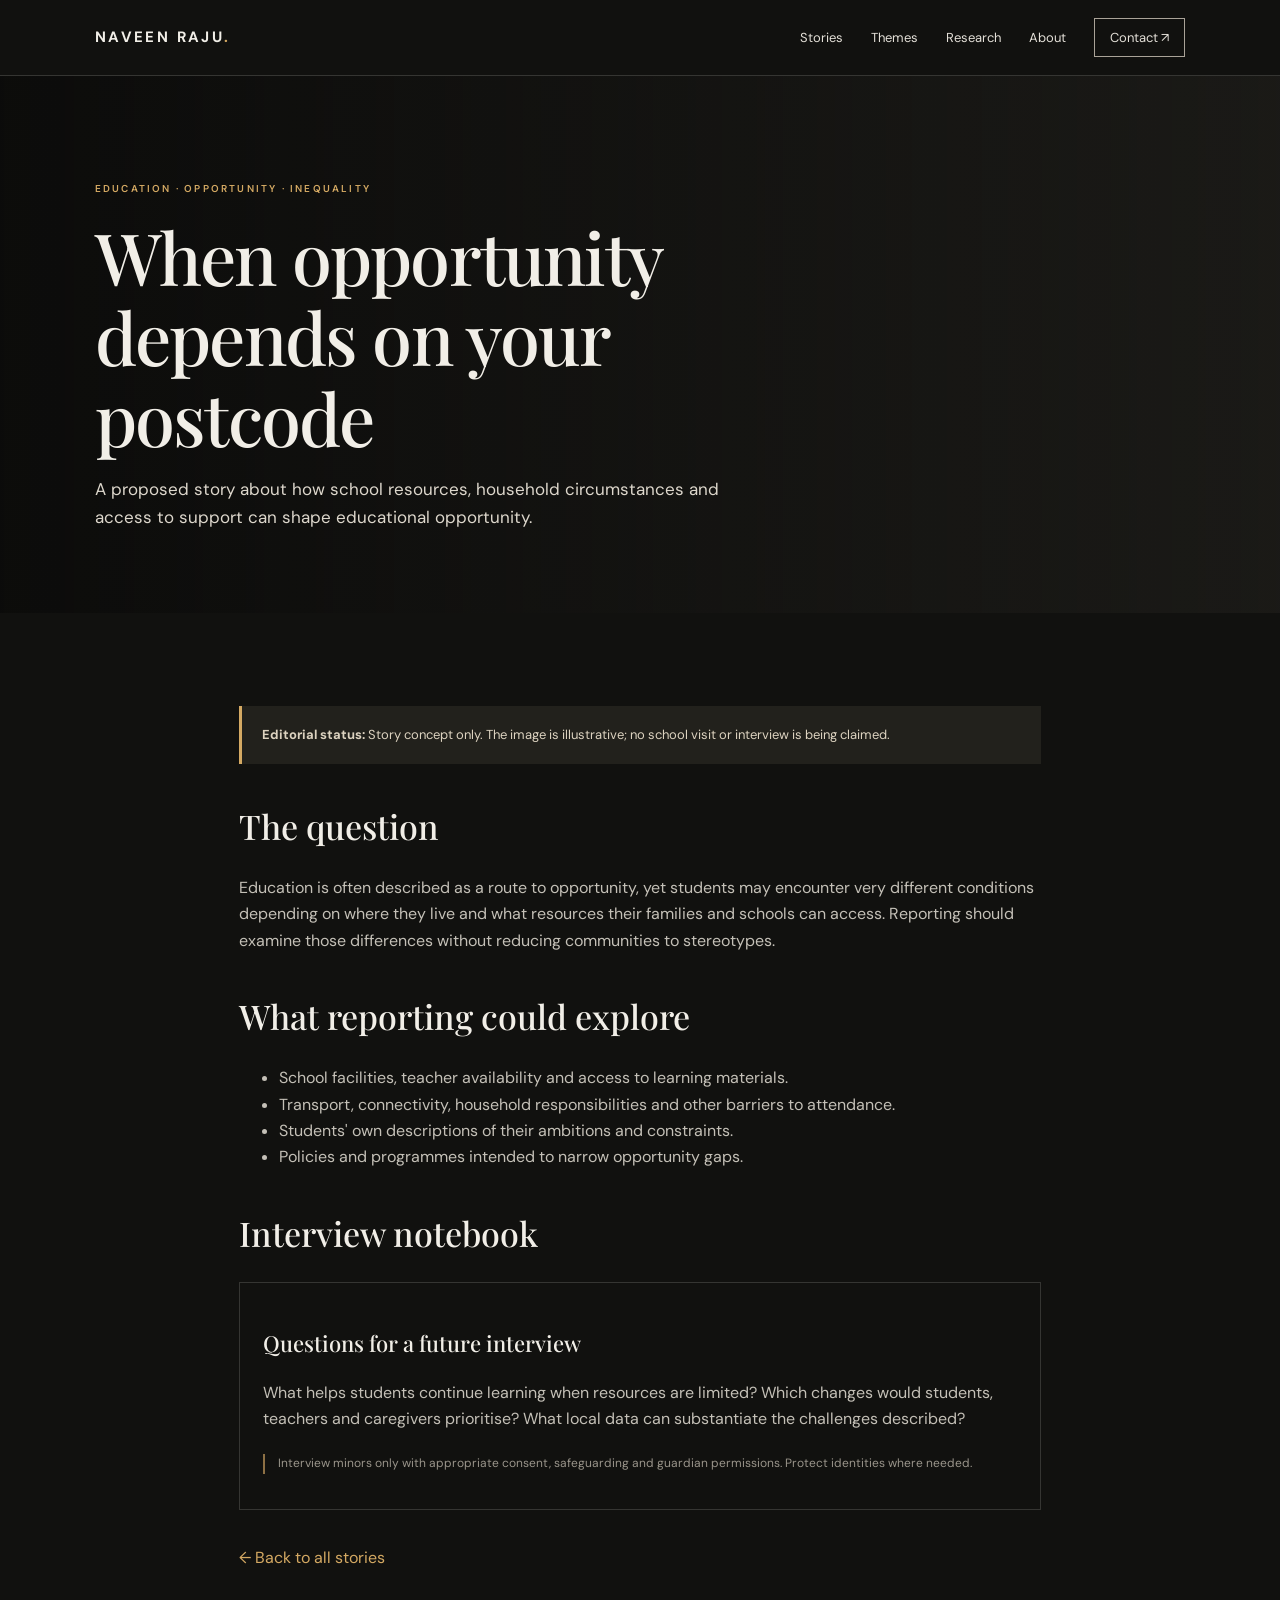
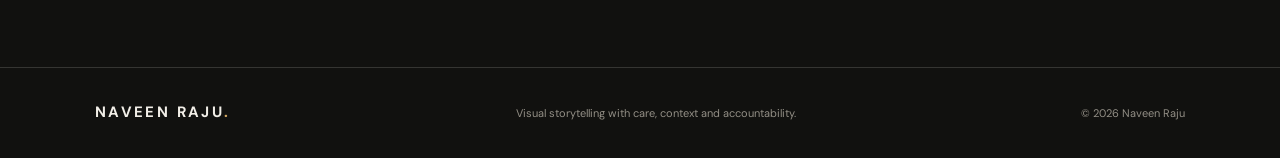
==== stories/education.html @ 1e3f02fd "Create Naveen's editorial portfolio" ====
<!doctype html><html lang="en"><head><meta charset="utf-8"><meta name="viewport" content="width=device-width,initial-scale=1"><title>When Opportunity Depends on Your Postcode — Naveen Raju</title><link rel="stylesheet" href="../style.css"><link href="https://fonts.googleapis.com/css2?family=DM+Sans:wght@400;500;600;700&family=Playfair+Display:ital,wght@0,500;1,500&display=swap" rel="stylesheet"></head><body><header class="site-header"><a class="wordmark" href="../index.html">NAVEEN RAJU<span>.</span></a><nav><a href="../index.html#stories">Stories</a><a href="../index.html#themes">Themes</a><a href="../index.html#research">Research</a><a href="../index.html#about">About</a><a class="nav-contact" href="../index.html#contact">Contact ↗</a></nav><button class="menu-toggle" aria-label="Toggle navigation">☰</button></header><main class="story-page"><section class="story-hero" style="--story-image:url('https://images.unsplash.com/photo-1503676260728-1c00da094a0b?auto=format&fit=crop&w=1800&q=85')"><div class="story-hero-inner"><p class="eyebrow">EDUCATION · OPPORTUNITY · INEQUALITY</p><h1>When opportunity depends on your postcode</h1><p class="story-deck">A proposed story about how school resources, household circumstances and access to support can shape educational opportunity.</p></div></section><article class="story-content"><div class="notice"><strong>Editorial status:</strong> Story concept only. The image is illustrative; no school visit or interview is being claimed.</div><h2>The question</h2><p>Education is often described as a route to opportunity, yet students may encounter very different conditions depending on where they live and what resources their families and schools can access. Reporting should examine those differences without reducing communities to stereotypes.</p><h2>What reporting could explore</h2><ul><li>School facilities, teacher availability and access to learning materials.</li><li>Transport, connectivity, household responsibilities and other barriers to attendance.</li><li>Students' own descriptions of their ambitions and constraints.</li><li>Policies and programmes intended to narrow opportunity gaps.</li></ul><h2>Interview notebook</h2><div class="interview-template"><h3>Questions for a future interview</h3><p>What helps students continue learning when resources are limited? Which changes would students, teachers and caregivers prioritise? What local data can substantiate the challenges described?</p><p class="small-note">Interview minors only with appropriate consent, safeguarding and guardian permissions. Protect identities where needed.</p></div><a class="back-link" href="../index.html#stories">← Back to all stories</a></article></main><footer><a class="wordmark" href="../index.html">NAVEEN RAJU<span>.</span></a><p>Visual storytelling with care, context and accountability.</p><span>© <span id="year"></span> Naveen Raju</span></footer><script src="../script.js"></script></body></html>
---- style.css ----
*{box-sizing:border-box}:root{--bg:#11110f;--text:#f1eee7;--muted:#b9b5ac;--gold:#d4a963;--line:rgba(241,238,231,.16)}html{scroll-behavior:smooth;scroll-padding-top:85px}body{margin:0;background:var(--bg);color:var(--text);font-family:'DM Sans',sans-serif;line-height:1.65}a{color:inherit;text-decoration:none}.site-header{height:76px;padding:0 7.4%;display:flex;align-items:center;justify-content:space-between;border-bottom:1px solid var(--line);position:absolute;z-index:10;top:0;left:0;right:0}.wordmark{font-size:15px;font-weight:700;letter-spacing:.16em}.wordmark span{color:var(--gold)}nav{display:flex;align-items:center;gap:28px;font-size:13px;color:#e4e0d8}nav a:hover,.social-links a:hover,.text-link:hover{color:var(--gold)}.nav-contact{border:1px solid #aaa398;padding:8px 15px}.menu-toggle{display:none;background:none;border:0;color:white;font-size:24px}.hero{min-height:690px;height:92vh;max-height:900px;position:relative;display:flex;align-items:center;padding:115px 7.4% 90px;overflow:hidden}.hero-photo{position:absolute;inset:0;background:url('https://images.unsplash.com/photo-1470770841072-f978cf4d019e?auto=format&fit=crop&w=2200&q=85') center 54%/cover no-repeat;opacity:.78}.hero-shade{position:absolute;inset:0;background:linear-gradient(90deg,rgba(13,14,13,.97),rgba(13,14,13,.74) 37%,rgba(13,14,13,.1)),linear-gradient(0deg,var(--bg),transparent 28%)}.hero-content{position:relative;max-width:690px}.eyebrow,.section-label,.card-kicker{font-size:10px;letter-spacing:.22em;color:var(--gold);font-weight:600}.hero h1{font:500 clamp(44px,6.3vw,88px)/1.06 'Playfair Display',serif;letter-spacing:-.035em;margin:22px 0}.hero h1 em,h2 em{color:var(--gold);font-weight:500}.hero-intro{max-width:540px;color:#e0ddd6;font-size:16px;line-height:1.8}.button{display:inline-flex;gap:35px;align-items:center;background:var(--gold);color:#171611;padding:13px 19px;font-size:13px;font-weight:700;margin-top:18px}.hero-foot{position:absolute;left:7.4%;right:7.4%;bottom:35px;display:flex;justify-content:space-between;color:#e6d7bd;font-size:10px;letter-spacing:.18em}.section-wrap{padding-left:7.4%;padding-right:7.4%}.intro{padding-top:105px;padding-bottom:110px;display:grid;grid-template-columns:1fr 2fr;gap:30px}.intro-copy{max-width:750px}.intro h2,.section-heading h2,.research h2,.about-grid h2,.contact h2,.story-hero h1{font:500 clamp(35px,4.6vw,60px)/1.12 'Playfair Display',serif;margin:0 0 25px;letter-spacing:-.025em}.intro-copy p,.research p,.about-grid p{color:var(--muted);max-width:760px}.small-note{font-size:12px!important;color:#99948a!important;border-left:2px solid #8d7044;padding-left:13px;margin-top:22px}.stories{padding-top:82px;padding-bottom:110px;background:#171714}.section-heading{display:flex;justify-content:space-between;align-items:end;margin-bottom:25px}.section-heading h2{margin:10px 0 0}.section-heading>p{max-width:320px;color:var(--muted);font-size:13px}.filter-row{display:flex;flex-wrap:wrap;gap:8px;margin:0 0 28px}.filter{cursor:pointer;background:transparent;color:#d9d3c8;border:1px solid #4a4840;padding:9px 13px;font:12px 'DM Sans',sans-serif}.filter.active,.filter:hover{background:var(--gold);border-color:var(--gold);color:#171611}.story-grid{display:grid;grid-template-columns:repeat(3,minmax(0,1fr));gap:30px 20px}.story-card{border:1px solid rgba(255,255,255,.09);background:#121210;min-width:0}.story-card.hidden{display:none}.card-image{height:245px;display:block;position:relative;background-size:cover;background-position:center;overflow:hidden}.card-image:after{content:'';position:absolute;inset:0;background:linear-gradient(0deg,rgba(0,0,0,.45),transparent 55%)}.image-tag{position:absolute;z-index:1;top:13px;left:13px;background:rgba(15,15,13,.8);padding:6px 8px;font-size:8px;letter-spacing:.13em;color:#f0d8ad}.image-health{background-image:url('https://images.unsplash.com/photo-1579684385127-1ef15d508118?auto=format&fit=crop&w=900&q=80')}.image-education{background-image:url('https://images.unsplash.com/photo-1503676260728-1c00da094a0b?auto=format&fit=crop&w=900&q=80')}.image-sanitation{background-image:url('https://images.unsplash.com/photo-1518391846015-55a9cc003b25?auto=format&fit=crop&w=900&q=80')}.image-governance{background-image:url('https://images.unsplash.com/photo-1529107386315-e1a2ed48a620?auto=format&fit=crop&w=900&q=80')}.image-healthchoices{background-image:url('https://images.unsplash.com/photo-1505751172876-fa1923c5c528?auto=format&fit=crop&w=900&q=80')}.image-humanitarian{background-image:url('https://images.unsplash.com/photo-1489493585363-d69421e0edd3?auto=format&fit=crop&w=900&q=80')}.card-body{padding:20px 20px 24px}.card-kicker{font-size:9px}.card-body h3{font:500 23px/1.25 'Playfair Display',serif;margin:10px 0}.card-body>p:not(.card-kicker){font-size:13px;color:var(--muted);min-height:58px}.text-link{display:inline-block;margin-top:8px;color:#e5c38d;font-size:12px;font-weight:600}.themes-band{padding:90px 0;background:#22211c}.themes-inner h2{font:500 clamp(37px,4.5vw,58px)/1.15 'Playfair Display',serif;margin:22px 0 35px}.theme-list{display:flex;flex-wrap:wrap;gap:10px}.theme-list span{border:1px solid rgba(255,255,255,.2);padding:10px 14px;color:#e4e0d7;font-size:12px}.research{padding-top:100px;padding-bottom:105px}.research-layout{display:grid;grid-template-columns:1fr 1fr;gap:55px;margin-top:25px}.research-layout>div:last-child{max-width:620px}.research-layout p{font-size:14px}.about-band{background:#e9e4d9;color:#1c1b17;padding:85px 0}.about-band .section-label{color:#856435}.about-grid{display:grid;grid-template-columns:1fr 2fr;gap:30px}.about-grid h2 em{color:#9b733b}.about-grid p{color:#59564e}.contact{padding-top:95px;padding-bottom:95px;text-align:center}.contact .section-label{margin-bottom:24px}.contact h2{margin-bottom:20px}.contact>p{color:var(--muted);font-size:14px}.social-links{display:flex;gap:25px;justify-content:center;margin-top:32px;font-size:12px;color:#c8c1b5}footer{border-top:1px solid var(--line);padding:25px 7.4%;display:flex;align-items:center;justify-content:space-between;color:#938f86;font-size:11px}footer .wordmark{color:var(--text)}.story-page{padding-top:76px}.story-hero{min-height:450px;padding:95px 7.4% 65px;display:flex;align-items:end;position:relative;background:#23221e}.story-hero:before{content:'';position:absolute;inset:0;background:linear-gradient(90deg,rgba(10,10,9,.93),rgba(10,10,9,.35)),var(--story-image,none) center/cover}.story-hero-inner{position:relative;max-width:780px}.story-hero h1{font-size:clamp(42px,6vw,72px);margin:18px 0}.story-deck{font-size:17px;color:#ddd7cc;max-width:650px}.story-content{max-width:850px;margin:auto;padding:65px 24px 95px}.story-content h2{font:500 34px/1.2 'Playfair Display',serif;margin-top:42px}.story-content p,.story-content li{color:#c4c0b7}.notice{padding:18px 20px;border-left:3px solid var(--gold);background:#22211c;color:#ddd3c0;font-size:13px;margin:28px 0}.interview-template{border:1px solid var(--line);padding:23px;margin-top:22px}.interview-template h3{font:500 22px 'Playfair Display',serif}.back-link{display:inline-block;margin-top:35px;color:var(--gold)}@media(max-width:850px){.site-header{padding:0 5%;height:68px}nav{gap:14px}.hero{padding-left:5%;padding-right:5%;min-height:640px}.hero-foot{left:5%;right:5%}.section-wrap{padding-left:5%;padding-right:5%}.intro,.about-grid{grid-template-columns:1fr;gap:24px}.story-grid{grid-template-columns:repeat(2,minmax(0,1fr))}.research-layout{gap:25px}.card-image{height:220px}footer{padding:24px 5%;gap:14px;flex-wrap:wrap}}@media(max-width:600px){.site-header{height:68px}.menu-toggle{display:block}nav{display:none;position:absolute;top:68px;left:0;right:0;background:#151512;padding:20px 5%;flex-direction:column;align-items:flex-start;border-bottom:1px solid var(--line)}nav.open{display:flex}.hero{height:auto;min-height:690px;padding-top:125px;padding-bottom:100px}.hero-photo{background-position:58% center}.hero-shade{background:linear-gradient(90deg,rgba(13,14,13,.93),rgba(13,14,13,.4)),linear-gradient(0deg,var(--bg),transparent 35%)}.hero h1{font-size:47px}.hero-intro{font-size:14px}.hero-foot{font-size:8px;letter-spacing:.1em;bottom:22px}.intro,.research,.contact{padding-top:72px;padding-bottom:72px}.section-heading{display:block}.section-heading>p{margin-top:16px}.story-grid{grid-template-columns:1fr}.card-image{height:250px}.research-layout{grid-template-columns:1fr;gap:5px}.themes-band,.about-band{padding:65px 0}.story-hero{min-height:410px;padding:80px 5% 48px}.story-content{padding:42px 5% 70px}footer{display:block;text-align:center}footer>*{display:block;margin:9px auto}}
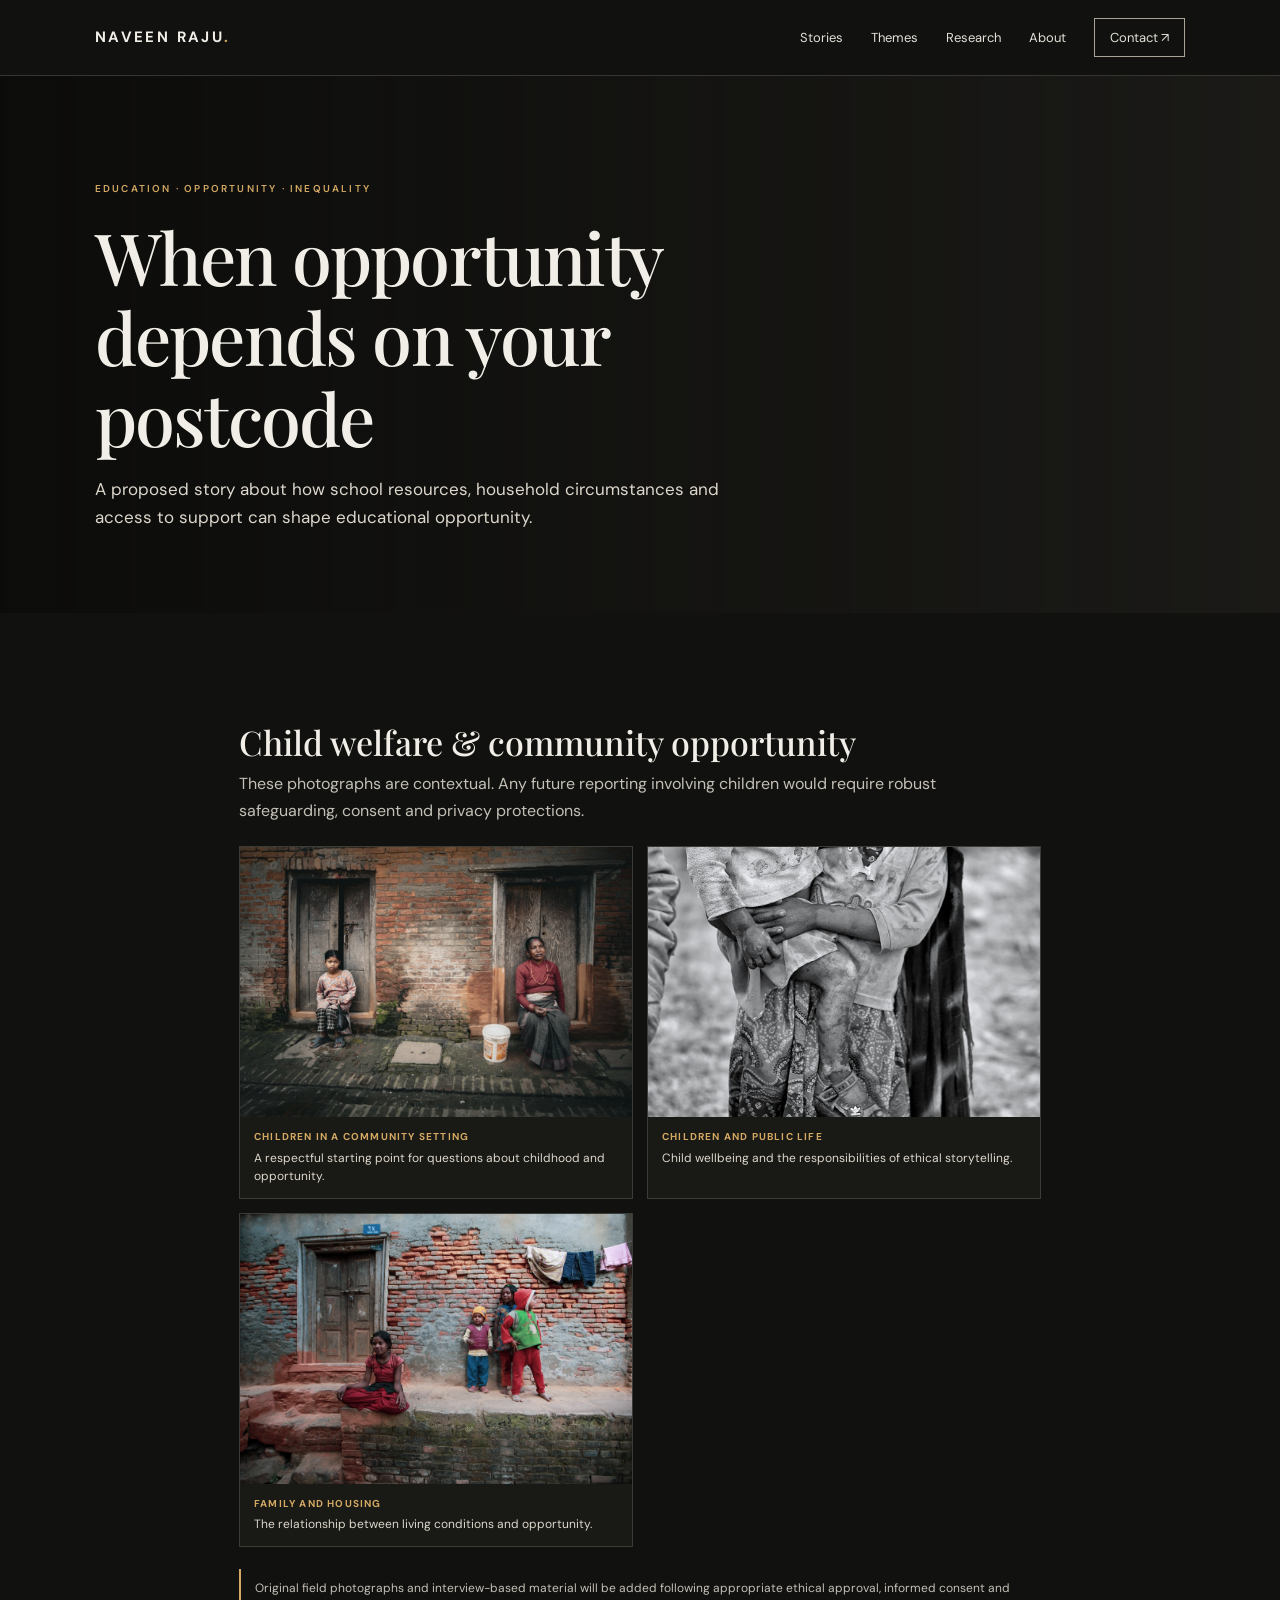
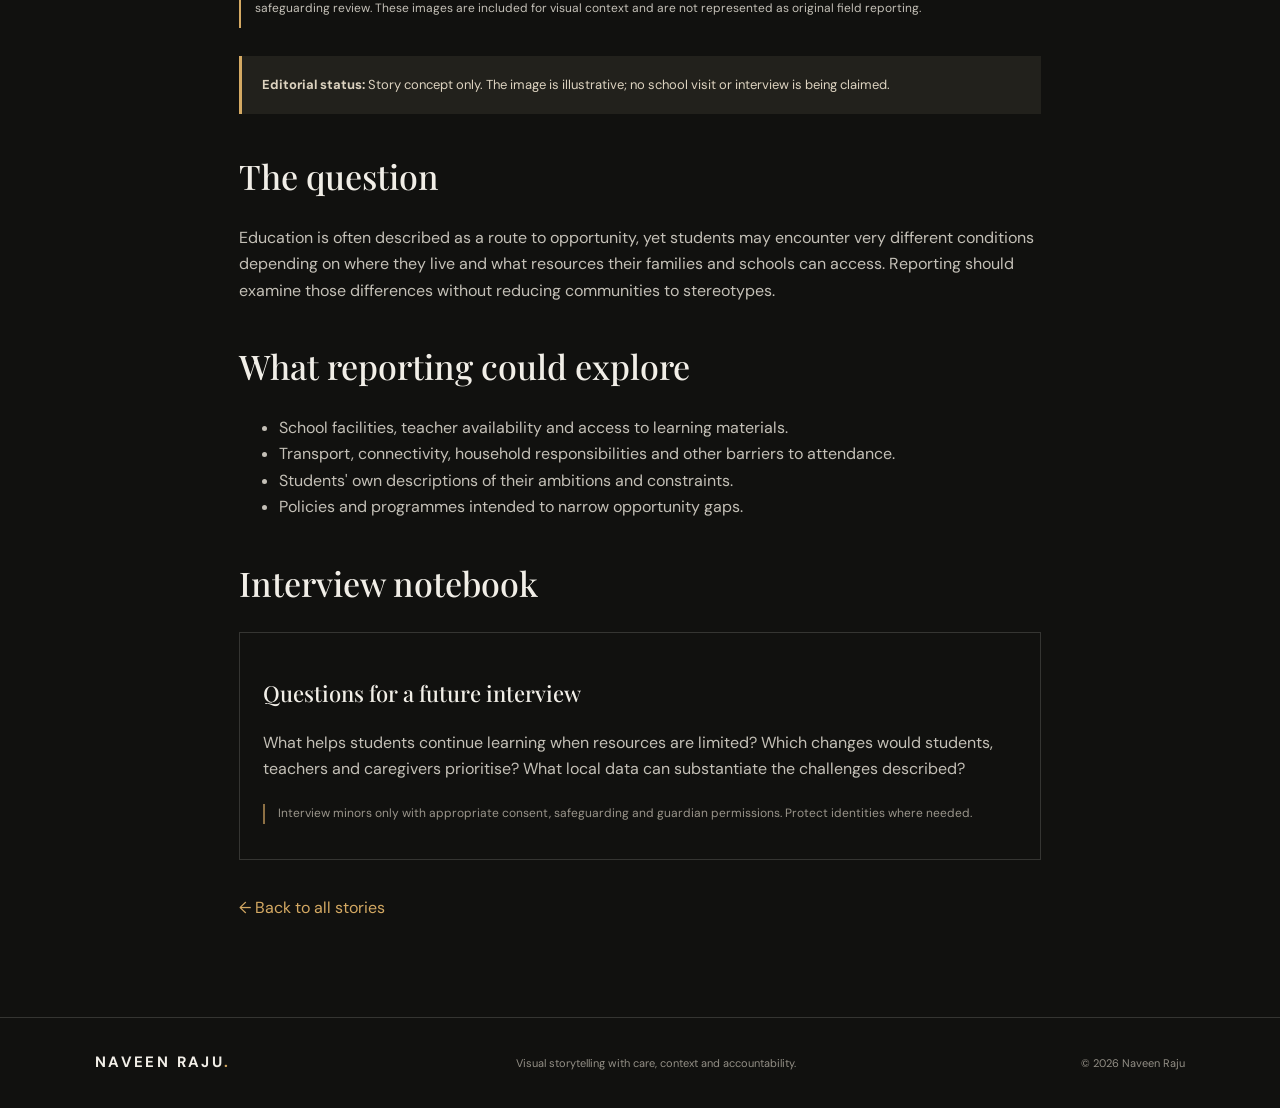
==== commit 07c312e0: "Update portfolio with themed photo galleries" ====
--- a/stories/education.html
+++ b/stories/education.html
@@ -1 +1 @@
-<!doctype html><html lang="en"><head><meta charset="utf-8"><meta name="viewport" content="width=device-width,initial-scale=1"><title>When Opportunity Depends on Your Postcode — Naveen Raju</title><link rel="stylesheet" href="../style.css"><link href="https://fonts.googleapis.com/css2?family=DM+Sans:wght@400;500;600;700&family=Playfair+Display:ital,wght@0,500;1,500&display=swap" rel="stylesheet"></head><body><header class="site-header"><a class="wordmark" href="../index.html">NAVEEN RAJU<span>.</span></a><nav><a href="../index.html#stories">Stories</a><a href="../index.html#themes">Themes</a><a href="../index.html#research">Research</a><a href="../index.html#about">About</a><a class="nav-contact" href="../index.html#contact">Contact ↗</a></nav><button class="menu-toggle" aria-label="Toggle navigation">☰</button></header><main class="story-page"><section class="story-hero" style="--story-image:url('https://images.unsplash.com/photo-1503676260728-1c00da094a0b?auto=format&fit=crop&w=1800&q=85')"><div class="story-hero-inner"><p class="eyebrow">EDUCATION · OPPORTUNITY · INEQUALITY</p><h1>When opportunity depends on your postcode</h1><p class="story-deck">A proposed story about how school resources, household circumstances and access to support can shape educational opportunity.</p></div></section><article class="story-content"><div class="notice"><strong>Editorial status:</strong> Story concept only. The image is illustrative; no school visit or interview is being claimed.</div><h2>The question</h2><p>Education is often described as a route to opportunity, yet students may encounter very different conditions depending on where they live and what resources their families and schools can access. Reporting should examine those differences without reducing communities to stereotypes.</p><h2>What reporting could explore</h2><ul><li>School facilities, teacher availability and access to learning materials.</li><li>Transport, connectivity, household responsibilities and other barriers to attendance.</li><li>Students' own descriptions of their ambitions and constraints.</li><li>Policies and programmes intended to narrow opportunity gaps.</li></ul><h2>Interview notebook</h2><div class="interview-template"><h3>Questions for a future interview</h3><p>What helps students continue learning when resources are limited? Which changes would students, teachers and caregivers prioritise? What local data can substantiate the challenges described?</p><p class="small-note">Interview minors only with appropriate consent, safeguarding and guardian permissions. Protect identities where needed.</p></div><a class="back-link" href="../index.html#stories">← Back to all stories</a></article></main><footer><a class="wordmark" href="../index.html">NAVEEN RAJU<span>.</span></a><p>Visual storytelling with care, context and accountability.</p><span>© <span id="year"></span> Naveen Raju</span></footer><script src="../script.js"></script></body></html>+<!doctype html><html lang="en"><head><meta charset="utf-8"><meta name="viewport" content="width=device-width,initial-scale=1"><title>When Opportunity Depends on Your Postcode — Naveen Raju</title><link rel="stylesheet" href="../style.css"><link href="https://fonts.googleapis.com/css2?family=DM+Sans:wght@400;500;600;700&family=Playfair+Display:ital,wght@0,500;1,500&display=swap" rel="stylesheet"></head><body><header class="site-header"><a class="wordmark" href="../index.html">NAVEEN RAJU<span>.</span></a><nav><a href="../index.html#stories">Stories</a><a href="../index.html#themes">Themes</a><a href="../index.html#research">Research</a><a href="../index.html#about">About</a><a class="nav-contact" href="../index.html#contact">Contact ↗</a></nav><button class="menu-toggle" aria-label="Toggle navigation">☰</button></header><main class="story-page"><section class="story-hero" style="--story-image:url('https://images.unsplash.com/photo-1503676260728-1c00da094a0b?auto=format&fit=crop&w=1800&q=85')"><div class="story-hero-inner"><p class="eyebrow">EDUCATION · OPPORTUNITY · INEQUALITY</p><h1>When opportunity depends on your postcode</h1><p class="story-deck">A proposed story about how school resources, household circumstances and access to support can shape educational opportunity.</p></div></section><article class="story-content"><section class="photo-gallery"><h2>Child welfare & community opportunity</h2><p class="gallery-intro">These photographs are contextual. Any future reporting involving children would require robust safeguarding, consent and privacy protections.</p><div class="gallery-grid"><figure class="gallery-item"><img loading="lazy" src="../images/themes/child-welfare/children-community.jpg" alt="Children in a community setting"><figcaption><strong>Children in a community setting</strong>A respectful starting point for questions about childhood and opportunity.</figcaption></figure><figure class="gallery-item"><img loading="lazy" src="../images/themes/child-welfare/children-welfare.jpg" alt="Children and public life"><figcaption><strong>Children and public life</strong>Child wellbeing and the responsibilities of ethical storytelling.</figcaption></figure><figure class="gallery-item"><img loading="lazy" src="../images/themes/child-welfare/family-housing.jpg" alt="Family and housing"><figcaption><strong>Family and housing</strong>The relationship between living conditions and opportunity.</figcaption></figure></div><p class="photo-note">Original field photographs and interview-based material will be added following appropriate ethical approval, informed consent and safeguarding review. These images are included for visual context and are not represented as original field reporting.</p></section><div class="notice"><strong>Editorial status:</strong> Story concept only. The image is illustrative; no school visit or interview is being claimed.</div><h2>The question</h2><p>Education is often described as a route to opportunity, yet students may encounter very different conditions depending on where they live and what resources their families and schools can access. Reporting should examine those differences without reducing communities to stereotypes.</p><h2>What reporting could explore</h2><ul><li>School facilities, teacher availability and access to learning materials.</li><li>Transport, connectivity, household responsibilities and other barriers to attendance.</li><li>Students' own descriptions of their ambitions and constraints.</li><li>Policies and programmes intended to narrow opportunity gaps.</li></ul><h2>Interview notebook</h2><div class="interview-template"><h3>Questions for a future interview</h3><p>What helps students continue learning when resources are limited? Which changes would students, teachers and caregivers prioritise? What local data can substantiate the challenges described?</p><p class="small-note">Interview minors only with appropriate consent, safeguarding and guardian permissions. Protect identities where needed.</p></div><a class="back-link" href="../index.html#stories">← Back to all stories</a></article></main><footer><a class="wordmark" href="../index.html">NAVEEN RAJU<span>.</span></a><p>Visual storytelling with care, context and accountability.</p><span>© <span id="year"></span> Naveen Raju</span></footer><script src="../script.js"></script></body></html>
--- a/style.css
+++ b/style.css
@@ -1,2 +1,5 @@
 *{box-sizing:border-box}:root{--bg:#11110f;--text:#f1eee7;--muted:#b9b5ac;--gold:#d4a963;--line:rgba(241,238,231,.16)}html{scroll-behavior:smooth;scroll-padding-top:85px}body{margin:0;background:var(--bg);color:var(--text);font-family:'DM Sans',sans-serif;line-height:1.65}a{color:inherit;text-decoration:none}.site-header{height:76px;padding:0 7.4%;display:flex;align-items:center;justify-content:space-between;border-bottom:1px solid var(--line);position:absolute;z-index:10;top:0;left:0;right:0}.wordmark{font-size:15px;font-weight:700;letter-spacing:.16em}.wordmark span{color:var(--gold)}nav{display:flex;align-items:center;gap:28px;font-size:13px;color:#e4e0d8}nav a:hover,.social-links a:hover,.text-link:hover{color:var(--gold)}.nav-contact{border:1px solid #aaa398;padding:8px 15px}.menu-toggle{display:none;background:none;border:0;color:white;font-size:24px}.hero{min-height:690px;height:92vh;max-height:900px;position:relative;display:flex;align-items:center;padding:115px 7.4% 90px;overflow:hidden}.hero-photo{position:absolute;inset:0;background:url('https://images.unsplash.com/photo-1470770841072-f978cf4d019e?auto=format&fit=crop&w=2200&q=85') center 54%/cover no-repeat;opacity:.78}.hero-shade{position:absolute;inset:0;background:linear-gradient(90deg,rgba(13,14,13,.97),rgba(13,14,13,.74) 37%,rgba(13,14,13,.1)),linear-gradient(0deg,var(--bg),transparent 28%)}.hero-content{position:relative;max-width:690px}.eyebrow,.section-label,.card-kicker{font-size:10px;letter-spacing:.22em;color:var(--gold);font-weight:600}.hero h1{font:500 clamp(44px,6.3vw,88px)/1.06 'Playfair Display',serif;letter-spacing:-.035em;margin:22px 0}.hero h1 em,h2 em{color:var(--gold);font-weight:500}.hero-intro{max-width:540px;color:#e0ddd6;font-size:16px;line-height:1.8}.button{display:inline-flex;gap:35px;align-items:center;background:var(--gold);color:#171611;padding:13px 19px;font-size:13px;font-weight:700;margin-top:18px}.hero-foot{position:absolute;left:7.4%;right:7.4%;bottom:35px;display:flex;justify-content:space-between;color:#e6d7bd;font-size:10px;letter-spacing:.18em}.section-wrap{padding-left:7.4%;padding-right:7.4%}.intro{padding-top:105px;padding-bottom:110px;display:grid;grid-template-columns:1fr 2fr;gap:30px}.intro-copy{max-width:750px}.intro h2,.section-heading h2,.research h2,.about-grid h2,.contact h2,.story-hero h1{font:500 clamp(35px,4.6vw,60px)/1.12 'Playfair Display',serif;margin:0 0 25px;letter-spacing:-.025em}.intro-copy p,.research p,.about-grid p{color:var(--muted);max-width:760px}.small-note{font-size:12px!important;color:#99948a!important;border-left:2px solid #8d7044;padding-left:13px;margin-top:22px}.stories{padding-top:82px;padding-bottom:110px;background:#171714}.section-heading{display:flex;justify-content:space-between;align-items:end;margin-bottom:25px}.section-heading h2{margin:10px 0 0}.section-heading>p{max-width:320px;color:var(--muted);font-size:13px}.filter-row{display:flex;flex-wrap:wrap;gap:8px;margin:0 0 28px}.filter{cursor:pointer;background:transparent;color:#d9d3c8;border:1px solid #4a4840;padding:9px 13px;font:12px 'DM Sans',sans-serif}.filter.active,.filter:hover{background:var(--gold);border-color:var(--gold);color:#171611}.story-grid{display:grid;grid-template-columns:repeat(3,minmax(0,1fr));gap:30px 20px}.story-card{border:1px solid rgba(255,255,255,.09);background:#121210;min-width:0}.story-card.hidden{display:none}.card-image{height:245px;display:block;position:relative;background-size:cover;background-position:center;overflow:hidden}.card-image:after{content:'';position:absolute;inset:0;background:linear-gradient(0deg,rgba(0,0,0,.45),transparent 55%)}.image-tag{position:absolute;z-index:1;top:13px;left:13px;background:rgba(15,15,13,.8);padding:6px 8px;font-size:8px;letter-spacing:.13em;color:#f0d8ad}.image-health{background-image:url('https://images.unsplash.com/photo-1579684385127-1ef15d508118?auto=format&fit=crop&w=900&q=80')}.image-education{background-image:url('https://images.unsplash.com/photo-1503676260728-1c00da094a0b?auto=format&fit=crop&w=900&q=80')}.image-sanitation{background-image:url('https://images.unsplash.com/photo-1518391846015-55a9cc003b25?auto=format&fit=crop&w=900&q=80')}.image-governance{background-image:url('https://images.unsplash.com/photo-1529107386315-e1a2ed48a620?auto=format&fit=crop&w=900&q=80')}.image-healthchoices{background-image:url('https://images.unsplash.com/photo-1505751172876-fa1923c5c528?auto=format&fit=crop&w=900&q=80')}.image-humanitarian{background-image:url('https://images.unsplash.com/photo-1489493585363-d69421e0edd3?auto=format&fit=crop&w=900&q=80')}.card-body{padding:20px 20px 24px}.card-kicker{font-size:9px}.card-body h3{font:500 23px/1.25 'Playfair Display',serif;margin:10px 0}.card-body>p:not(.card-kicker){font-size:13px;color:var(--muted);min-height:58px}.text-link{display:inline-block;margin-top:8px;color:#e5c38d;font-size:12px;font-weight:600}.themes-band{padding:90px 0;background:#22211c}.themes-inner h2{font:500 clamp(37px,4.5vw,58px)/1.15 'Playfair Display',serif;margin:22px 0 35px}.theme-list{display:flex;flex-wrap:wrap;gap:10px}.theme-list span{border:1px solid rgba(255,255,255,.2);padding:10px 14px;color:#e4e0d7;font-size:12px}.research{padding-top:100px;padding-bottom:105px}.research-layout{display:grid;grid-template-columns:1fr 1fr;gap:55px;margin-top:25px}.research-layout>div:last-child{max-width:620px}.research-layout p{font-size:14px}.about-band{background:#e9e4d9;color:#1c1b17;padding:85px 0}.about-band .section-label{color:#856435}.about-grid{display:grid;grid-template-columns:1fr 2fr;gap:30px}.about-grid h2 em{color:#9b733b}.about-grid p{color:#59564e}.contact{padding-top:95px;padding-bottom:95px;text-align:center}.contact .section-label{margin-bottom:24px}.contact h2{margin-bottom:20px}.contact>p{color:var(--muted);font-size:14px}.social-links{display:flex;gap:25px;justify-content:center;margin-top:32px;font-size:12px;color:#c8c1b5}footer{border-top:1px solid var(--line);padding:25px 7.4%;display:flex;align-items:center;justify-content:space-between;color:#938f86;font-size:11px}footer .wordmark{color:var(--text)}.story-page{padding-top:76px}.story-hero{min-height:450px;padding:95px 7.4% 65px;display:flex;align-items:end;position:relative;background:#23221e}.story-hero:before{content:'';position:absolute;inset:0;background:linear-gradient(90deg,rgba(10,10,9,.93),rgba(10,10,9,.35)),var(--story-image,none) center/cover}.story-hero-inner{position:relative;max-width:780px}.story-hero h1{font-size:clamp(42px,6vw,72px);margin:18px 0}.story-deck{font-size:17px;color:#ddd7cc;max-width:650px}.story-content{max-width:850px;margin:auto;padding:65px 24px 95px}.story-content h2{font:500 34px/1.2 'Playfair Display',serif;margin-top:42px}.story-content p,.story-content li{color:#c4c0b7}.notice{padding:18px 20px;border-left:3px solid var(--gold);background:#22211c;color:#ddd3c0;font-size:13px;margin:28px 0}.interview-template{border:1px solid var(--line);padding:23px;margin-top:22px}.interview-template h3{font:500 22px 'Playfair Display',serif}.back-link{display:inline-block;margin-top:35px;color:var(--gold)}@media(max-width:850px){.site-header{padding:0 5%;height:68px}nav{gap:14px}.hero{padding-left:5%;padding-right:5%;min-height:640px}.hero-foot{left:5%;right:5%}.section-wrap{padding-left:5%;padding-right:5%}.intro,.about-grid{grid-template-columns:1fr;gap:24px}.story-grid{grid-template-columns:repeat(2,minmax(0,1fr))}.research-layout{gap:25px}.card-image{height:220px}footer{padding:24px 5%;gap:14px;flex-wrap:wrap}}@media(max-width:600px){.site-header{height:68px}.menu-toggle{display:block}nav{display:none;position:absolute;top:68px;left:0;right:0;background:#151512;padding:20px 5%;flex-direction:column;align-items:flex-start;border-bottom:1px solid var(--line)}nav.open{display:flex}.hero{height:auto;min-height:690px;padding-top:125px;padding-bottom:100px}.hero-photo{background-position:58% center}.hero-shade{background:linear-gradient(90deg,rgba(13,14,13,.93),rgba(13,14,13,.4)),linear-gradient(0deg,var(--bg),transparent 35%)}.hero h1{font-size:47px}.hero-intro{font-size:14px}.hero-foot{font-size:8px;letter-spacing:.1em;bottom:22px}.intro,.research,.contact{padding-top:72px;padding-bottom:72px}.section-heading{display:block}.section-heading>p{margin-top:16px}.story-grid{grid-template-columns:1fr}.card-image{height:250px}.research-layout{grid-template-columns:1fr;gap:5px}.themes-band,.about-band{padding:65px 0}.story-hero{min-height:410px;padding:80px 5% 48px}.story-content{padding:42px 5% 70px}footer{display:block;text-align:center}footer>*{display:block;margin:9px auto}}
 
+
+/* Editorial photo galleries */
+.photo-gallery{margin:44px 0 20px}.photo-gallery h2{margin-bottom:8px}.gallery-intro{color:var(--muted);max-width:760px;margin:0 0 22px}.gallery-grid{display:grid;grid-template-columns:repeat(2,minmax(0,1fr));gap:14px}.gallery-item{margin:0;background:#191916;border:1px solid var(--line);overflow:hidden}.gallery-item img{display:block;width:100%;height:270px;object-fit:cover;filter:saturate(.78)}.gallery-item figcaption{padding:12px 14px;color:#ded8cc;font-size:12px;line-height:1.55}.gallery-item figcaption strong{display:block;color:var(--gold);font-size:10px;letter-spacing:.12em;text-transform:uppercase;margin-bottom:4px}.photo-note{font-size:12px;color:var(--muted);border-left:2px solid var(--gold);padding:10px 14px;margin-top:22px}.card-image.image-health{background-image:linear-gradient(0deg,rgba(0,0,0,.35),transparent),url('images/themes/poverty-housing/urban-community.jpg')!important}.card-image.image-humanitarian{background-image:linear-gradient(0deg,rgba(0,0,0,.35),transparent),url('images/themes/humanitarian/family-community.jpg')!important}.card-image.image-sanitation{background-image:linear-gradient(0deg,rgba(0,0,0,.35),transparent),url('images/themes/water-sanitation/community-water.jpg')!important}.card-image.image-governance{background-image:linear-gradient(0deg,rgba(0,0,0,.35),transparent),url('images/themes/social-justice/protest.jpg')!important}@media(max-width:640px){.gallery-grid{grid-template-columns:1fr}.gallery-item img{height:240px}}
